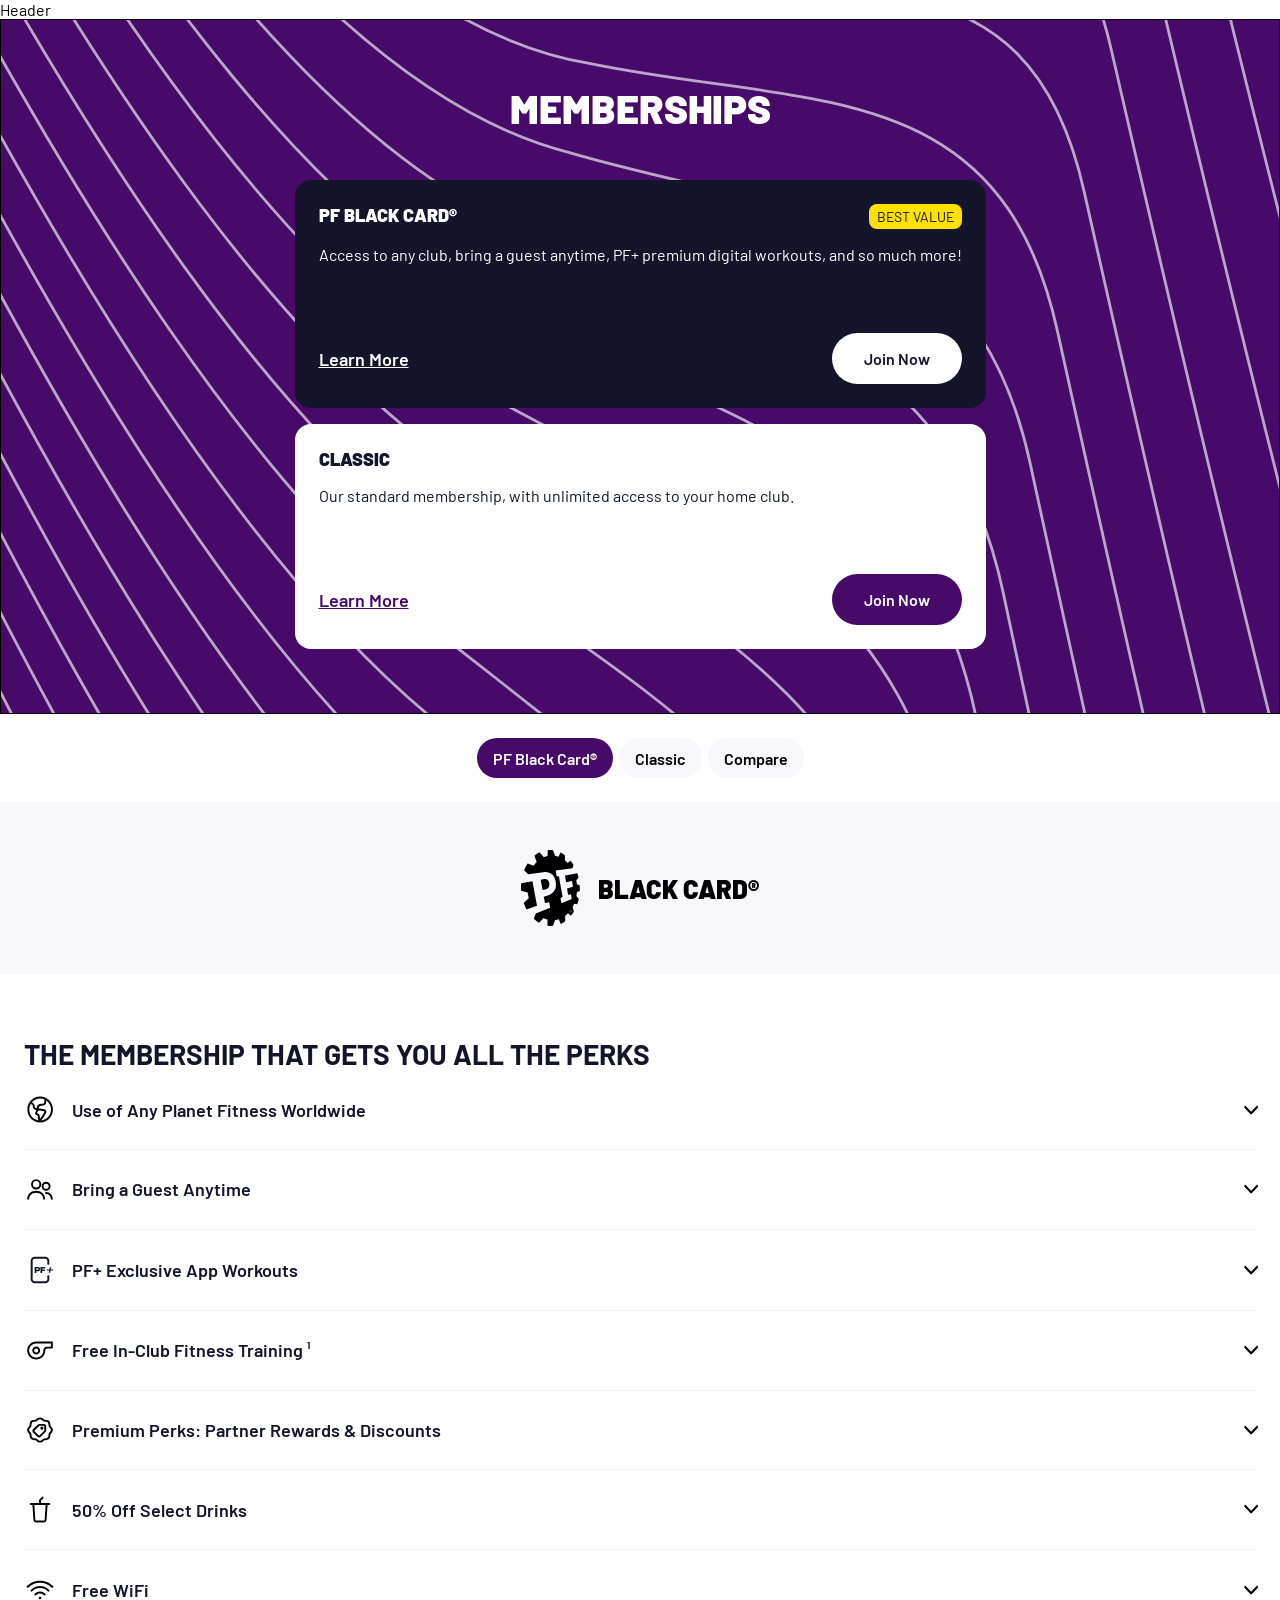
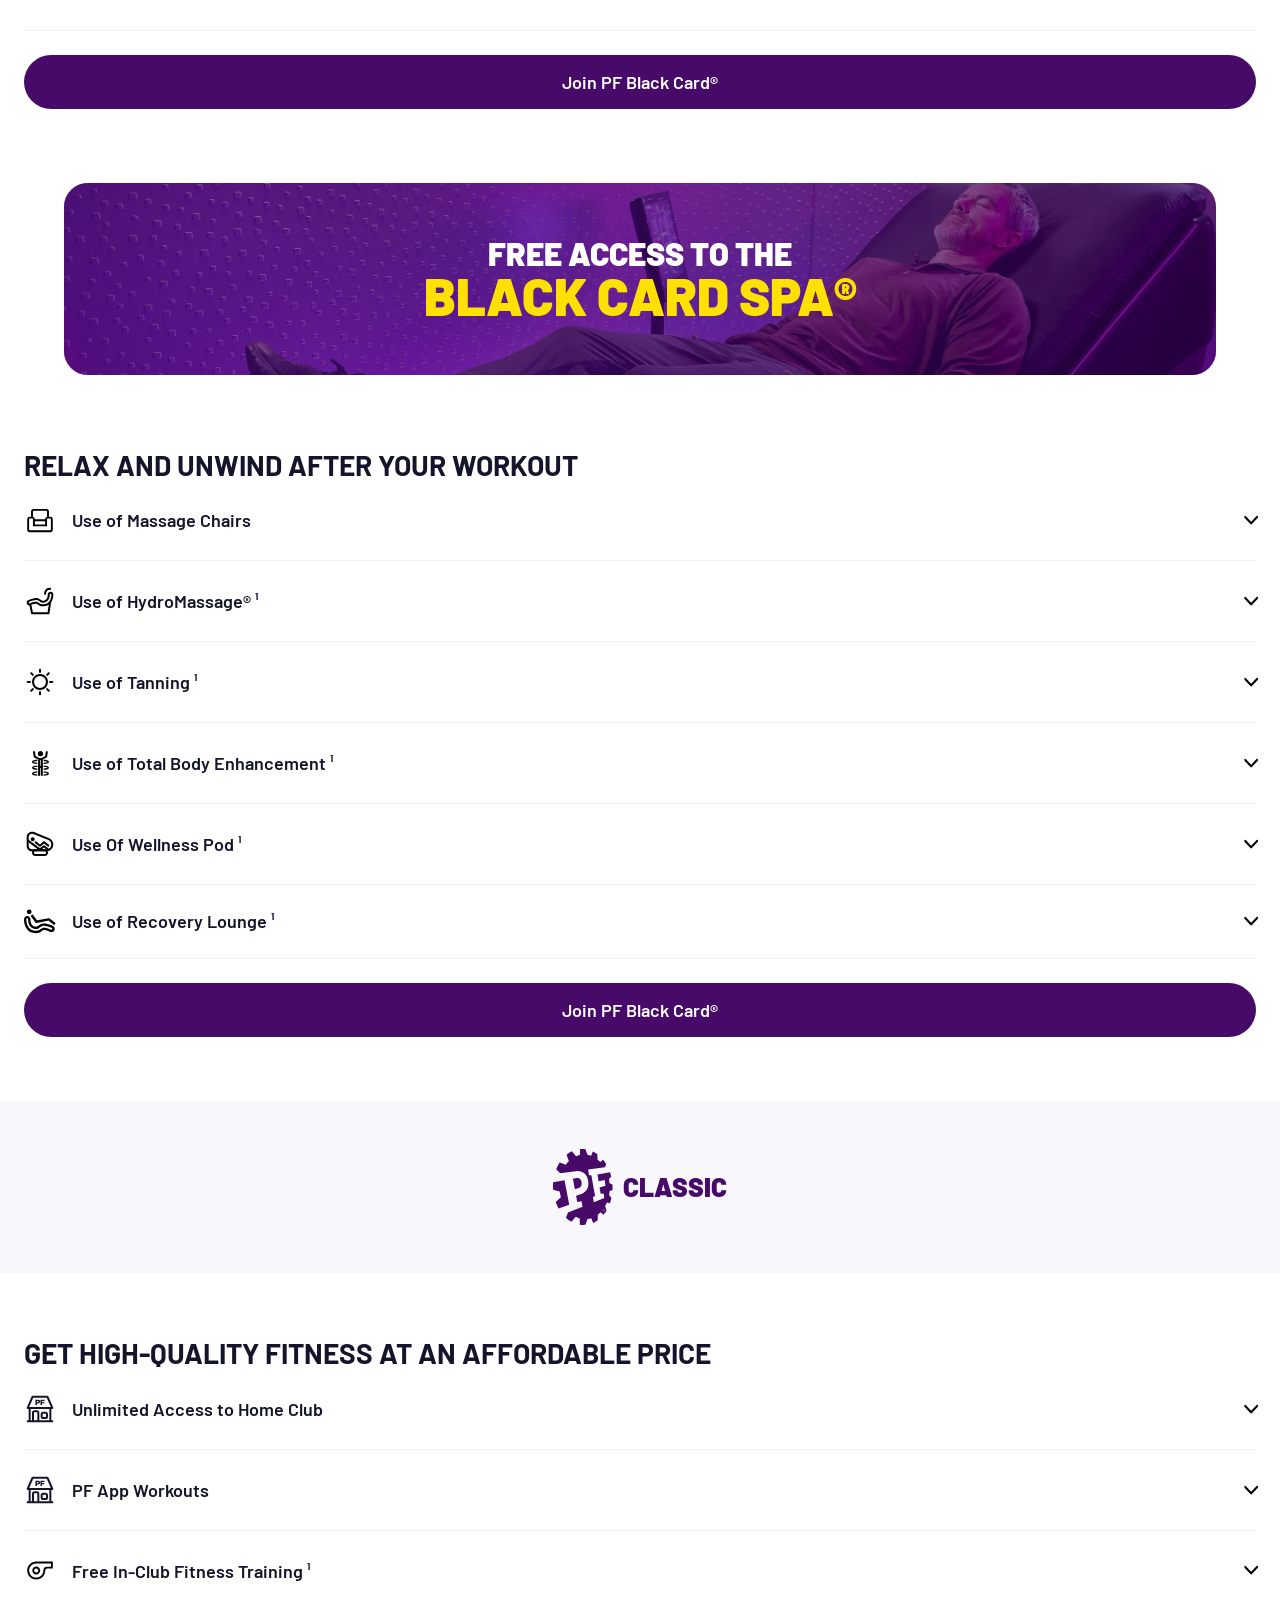
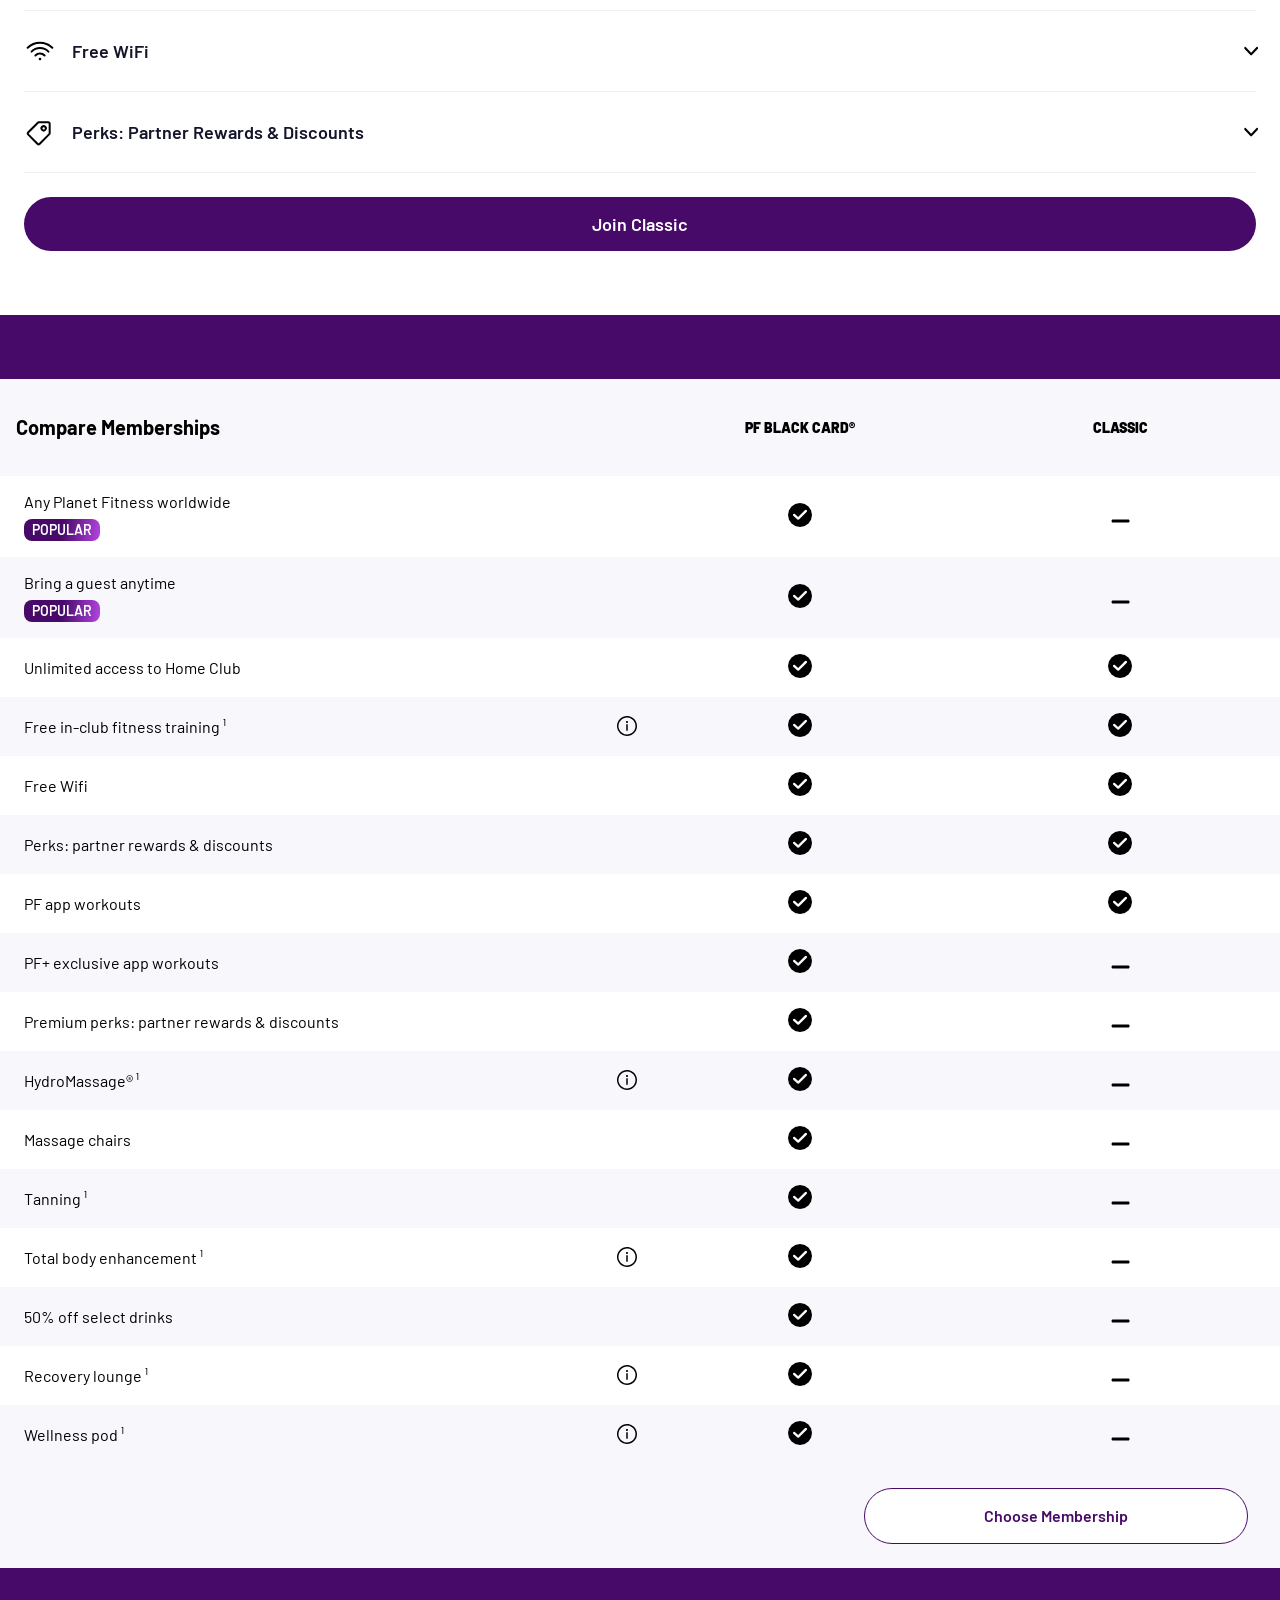
==== pages/gym-memberships.html @ a3ce7b65 "Initial commit - PlanetFitnessClone" ====
<!DOCTYPE html>
<html lang="en">

<head>
    <meta charset="UTF-8">
    <meta name="viewport" content="width=device-width, initial-scale=1.0">
    <title>Gym Memberships</title>
    <link rel="stylesheet" href="../css/gym-memberships.css" />

    <link rel="preconnect" href="https://fonts.googleapis.com">
    <link rel="preconnect" href="https://fonts.gstatic.com" crossorigin>
    <link
        href="https://fonts.googleapis.com/css2?family=Barlow:ital,wght@0,100;0,200;0,300;0,400;0,500;0,600;0,700;0,800;0,900;1,100;1,200;1,300;1,400;1,500;1,600;1,700;1,800;1,900&family=Google+Sans+Flex:opsz,wght@6..144,1..1000&family=Open+Sans:ital,wght@0,300..800;1,300..800&display=swap"
        rel="stylesheet">
</head>

<body>

    <header>
        Header
    </header>

    <!-- Section 2 : Membership option -->
    <section id="section-2">
        <div id="section-2-container">

            <div id="section-2-header">
                Memberships
            </div>

            <div id="section-2-card">

                <div id="section-2-card1"  class="section-2-card-holder">
                    <div id="section-2-card1-container" class="section-2-card-container">
                        <div id="section-2-card1-header" class="section-2-card-header">
                            <p>PF BLACK CARD®</p>
                            <button>BEST VALUE</button>
                        </div>
                        <div id="section-2-card1-description"  class="section-2-card-description">
                            <p>Access to any club, bring a guest anytime, PF+ premium digital workouts, and so much more!</p>
                        </div>
                        <div id="section-2-card1-footer"  class="section-2-card-footer">
                            <p>Learn More</p>
                            <button>Join Now</button>
                        </div>
                    </div>
                </div>

                <div id="section-2-card2" class="section-2-card-holder">
                    <div id="section-2-card2-container"  class="section-2-card-container">
                        <div id="section-2-card2-header" class="section-2-card-header">
                            <p>CLASSIC</p>
                        </div>
                        <div id="section-2-card2-description" class="section-2-card-description">
                            <p>Our standard membership, with unlimited access to your home club.</p>
                        </div>
                        <div id="section-2-card2-footer" class="section-2-card-footer">
                            <p>Learn More</p>
                            <button>Join Now</button>
                        </div>
                    </div>
                </div>
            </div>
        </div>
    </section>


    <!-- Section 3 : Headers -->
    <section id="section-3">
        <button class="section-3-active">PF Black Card®</button>
        <button>Classic</button>
        <button>Compare</button>
    </section>

    <!-- PF Black Section's  -->

    <!-- Section 4 : PF Black Card logo -->
    <section id="section-4">
        <img src="../assets/gym-memberships/section4/Logo-Brand-Black.svg"/>
        <p>BLACK CARD®</p>
    </section>

    <!-- Section 5 :  -->
    <section id="section-5">

        <div id="section-5-container">

            <div id="section-5-left">

                <div id="section-5-left-heading">
                    <h3>The Membership That Gets You All the Perks</h3>
                </div>
                
                <!-- Content -->
                <div id="section-5-left-content">

                    <!-- Dropdown 1 -->
                    <div class="section-5-left-content-card">
                        <div class="section-5-left-content-header-container">
                            <div class="section-5-left-content-header-left">
                                <img src="../assets/gym-memberships/section5/icon-1.svg"/>
                                <p>Use of Any Planet Fitness Worldwide</p>
                            </div>
                            <img src="../assets/gym-memberships/section5/arrow-icon.svg" class="section-5-left-content-header-right"/>
                        </div>
                        <div class="section-5-left-content-content">
                            <!-- Image to display -->
                            <img src="../assets/gym-memberships/section5/1.avif"/>
                            <p>As a PF Black Card® member, you’ll have the ability to use any of our 2,900+ locations.</p>
                        </div>
                    </div>

                    <!-- Dropdown 2 -->
                    <div class="section-5-left-content-card">
                        <div class="section-5-left-content-header-container">
                            <div class="section-5-left-content-header-left">
                                <img src="../assets/gym-memberships/section5/icon-2.svg"/>
                                <p>Bring a Guest Anytime</p>
                            </div>
                            <img src="../assets/gym-memberships/section5/arrow-icon.svg" class="section-5-left-content-header-right"/>
                        </div>
                        <div class="section-5-left-content-content">
                            <!-- Image to display -->
                            <img src="../assets/gym-memberships/section5/2.avif"/>
                            <p>Working out is better with a buddy. PF Black Card® members can bring a guest for free every visit!</p>
                        </div>
                    </div>

                    <!-- Dropdown 3 -->
                    <div class="section-5-left-content-card">
                        <div class="section-5-left-content-header-container">
                            <div class="section-5-left-content-header-left">
                                <img src="../assets/gym-memberships/section5/icon-3.svg"/>
                                <p>PF+ Exclusive App Workouts</p>
                            </div>
                            <img src="../assets/gym-memberships/section5/arrow-icon.svg" class="section-5-left-content-header-right"/>
                        </div>
                        <div class="section-5-left-content-content">
                            <!-- Image to display -->
                            <img src="../assets/gym-memberships/section5/3.avif"/>
                            <p>Unlock exclusive digital workout content, with access to our brand's premium subscription.</p>
                        </div>
                    </div>

                    <!-- Dropdown 4 -->
                    <div class="section-5-left-content-card">
                        <div class="section-5-left-content-header-container">
                            <div class="section-5-left-content-header-left">
                                <img src="../assets/gym-memberships/section5/icon-4.svg"/>
                                <p>Free In-Club Fitness Training ¹</p>
                            </div>
                            <img src="../assets/gym-memberships/section5/arrow-icon.svg" class="section-5-left-content-header-right"/>
                        </div>
                        <div class="section-5-left-content-content">
                            <!-- Image to display -->
                            <img src="../assets/gym-memberships/section5/4.avif"/>
                            <p>With our certified fitness trainers you can take a small group fitness class, learn about our extensive range of cardio and strength machines, or create a customized workout plan. It’s all free!</p>
                        </div>
                    </div>

                    <!-- Dropdown 5 -->
                    <div class="section-5-left-content-card">
                        <div class="section-5-left-content-header-container">
                            <div class="section-5-left-content-header-left">
                                <img src="../assets/gym-memberships/section5/icon-5.svg"/>
                                <p>Premium Perks: Partner Rewards & Discounts</p>
                            </div>
                            <img src="../assets/gym-memberships/section5/arrow-icon.svg" class="section-5-left-content-header-right"/>
                        </div>
                        <div class="section-5-left-content-content">
                            <!-- Image to display -->
                            <img src="../assets/gym-memberships/section5/5.avif"/>
                            <p>Making fitness even more rewarding. PF Black Card® Members get even more exclusive discounts and special offers.</p>
                        </div>
                    </div>


                    <!-- Dropdown 6 -->
                    <div class="section-5-left-content-card">
                        <div class="section-5-left-content-header-container">
                            <div class="section-5-left-content-header-left">
                                <img src="../assets/gym-memberships/section5/icon-6.svg"/>
                                <p>50% Off Select Drinks</p>
                            </div>
                            <img src="../assets/gym-memberships/section5/arrow-icon.svg" class="section-5-left-content-header-right"/>
                        </div>
                        <div class="section-5-left-content-content">
                            <!-- Image to display -->
                            <img src="../assets/gym-memberships/section5/6.avif"/>
                            <p>PF Black Card® members get special pricing that makes it easier to opt for healthy beverages.</p>
                        </div>
                    </div>

                    <!-- Dropdown 7 -->
                    <div class="section-5-left-content-card">
                        <div class="section-5-left-content-header-container">
                            <div class="section-5-left-content-header-left">
                                <img src="../assets/gym-memberships/section5/icon-7.svg"/>
                                <p>Free WiFi</p>
                            </div>
                            <img src="../assets/gym-memberships/section5/arrow-icon.svg" class="section-5-left-content-header-right"/>
                        </div>
                        <div class="section-5-left-content-content">
                            <!-- Image to display -->
                            <img src="../assets/gym-memberships/section5/7.avif"/>
                            <p>Enjoy free WiFi at Planet Fitness. Just ask for the WiFi password at the front desk.</p>
                        </div>
                    </div>

                </div>

                <div id="section-5-left-button">
                    <button>Join PF Black Card®</button>
                </div>
            </div>

            <div id="section-5-right">
                This is right side
            </div>
        </div>
    </section>

    <!-- Section 6 :  -->
    <section id="section-6">
        <div id="section-6-container">
            <img src="../assets/gym-memberships/section6/pf-member-on-massage-chair.svg"/>
            <div id="section-6-gradient"></div>
            <div id="section-6-content">
                <p>FREE ACCESS TO THE</p>
                <p id="section-6-content-highlight">BLACK CARD SPA®</p>
            </div>
        </div>

    </section>


    <!-- Section 7 :  -->
    <section id="section-7">

        <div id="section-7-container">

            <div id="section-7-left">

                <div id="section-7-left-heading">
                    <h3>Relax and Unwind After Your Workout</h3>
                </div>
                
                <!-- Content -->
                <div id="section-7-left-content">

                    <!-- Dropdown 1 -->
                    <div class="section-7-left-content-card">
                        <div class="section-7-left-content-header-container">
                            <div class="section-7-left-content-header-left">
                                <img src="../assets/gym-memberships/section7/icon-1.svg"/>
                                <p>Use of Massage Chairs</p>
                            </div>
                            <img src="../assets/gym-memberships/section7/arrow-icon.svg" class="section-7-left-content-header-right"/>
                        </div>
                        <div class="section-7-left-content-content">
                            <!-- Image to display -->
                            <img src="../assets/gym-memberships/section7/1.avif"/>
                            <p>With a PF Black Card® membership, you can relax and unwind with a massage after your workout (or before – we don’t judge).</p>
                        </div>
                    </div>

                    <!-- Dropdown 2 -->
                    <div class="section-7-left-content-card">
                        <div class="section-7-left-content-header-container">
                            <div class="section-7-left-content-header-left">
                                <img src="../assets/gym-memberships/section7/icon-2.svg"/>
                                <p>Use of HydroMassage® ¹</p>
                            </div>
                            <img src="../assets/gym-memberships/section7/arrow-icon.svg" class="section-7-left-content-header-right"/>
                        </div>
                        <div class="section-7-left-content-content">
                            <!-- Image to display -->
                            <img src="../assets/gym-memberships/section7/2.avif"/>
                            <p>HydroMassage® is an innovative water massage for wellness and muscle recovery. Powerful waves of heated water massage target specific areas for a personalized and relaxing experience.</p>
                        </div>
                    </div>


                    <!-- Dropdown 3 -->
                    <div class="section-7-left-content-card">
                        <div class="section-7-left-content-header-container">
                            <div class="section-7-left-content-header-left">
                                <img src="../assets/gym-memberships/section7/icon-3.svg"/>
                                <p>Use of Tanning ¹</p>
                            </div>
                            <img src="../assets/gym-memberships/section7/arrow-icon.svg" class="section-7-left-content-header-right"/>
                        </div>
                        <div class="section-7-left-content-content">
                            <!-- Image to display -->
                            <img src="../assets/gym-memberships/section7/3.avif"/>
                            <p>An exclusive benefit for PF Black Card® members.</p>
                        </div>
                    </div>

                    <!-- Dropdown 4 -->
                    <div class="section-7-left-content-card">
                        <div class="section-7-left-content-header-container">
                            <div class="section-7-left-content-header-left">
                                <img src="../assets/gym-memberships/section7/icon-4.svg"/>
                                <p>Use of Total Body Enhancement ¹</p>
                            </div>
                            <img src="../assets/gym-memberships/section7/arrow-icon.svg" class="section-7-left-content-header-right"/>
                        </div>
                        <div class="section-7-left-content-content">
                            <!-- Image to display -->
                            <img src="../assets/gym-memberships/section7/4.avif"/>
                            <p>This booth features a UV free application of red light, which pairs with vibra-shape technology.</p>
                        </div>
                    </div>

                    <!-- Dropdown 5 -->
                    <div class="section-7-left-content-card">
                        <div class="section-7-left-content-header-container">
                            <div class="section-7-left-content-header-left">
                                <img src="../assets/gym-memberships/section7/icon-5.svg"/>
                                <p>Use Of Wellness Pod ¹</p>
                            </div>
                            <img src="../assets/gym-memberships/section7/arrow-icon.svg" class="section-7-left-content-header-right"/>
                        </div>
                        <div class="section-7-left-content-content">
                            <!-- Image to display -->
                            <img src="../assets/gym-memberships/section7/5.avif"/>
                            <p>A relaxing and rejuvenating escape awaits in the Wellness Pod! Personalize your session by choosing your visual, audio, temperature and scent preferences.</p>
                        </div>
                    </div>

                    <!-- Dropdown 6 -->
                    <div class="section-7-left-content-card">
                        <div class="section-7-left-content-header-container">
                            <div class="section-7-left-content-header-left">
                                <img src="../assets/gym-memberships/section7/icon-6.svg"/>
                                <p>Use of Recovery Lounge ¹</p>
                            </div>
                            <img src="../assets/gym-memberships/section7/arrow-icon.svg" class="section-7-left-content-header-right"/>
                        </div>
                        <div class="section-7-left-content-content">
                            <!-- Image to display -->
                            <img src="../assets/gym-memberships/section7/6.avif"/>
                            <p>The Recovery Lounge offers targeted cold for soreness and aches, complemented by warmth in other areas for comfort. This balanced approach ensures a holistic and refreshing recovery, ideal post-workout.</p>
                        </div>
                    </div>

                </div>

                <div id="section-7-left-button">
                    <button>Join PF Black Card®</button>
                </div>
            </div>

            <div id="section-7-right">
                This is right side
            </div>
        </div>
    </section>

    <!-- PF Classic Sections -->
    <section id="section-8">
        <img src="../assets/gym-memberships/section8/Logo-Brand.svg"/>
        <p>CLASSIC</p>
    </section>

    <!-- Section 9 : -->
     <section id="section-9">

        <div id="section-9-container">

            <div id="section-9-left">

                <div id="section-9-left-heading">
                    <h3>Get High-Quality Fitness at an Affordable Price</h3>
                </div>
                
                <!-- Content -->
                <div id="section-9-left-content">

                    <!-- Dropdown 1 -->
                    <div class="section-9-left-content-card">
                        <div class="section-9-left-content-header-container">
                            <div class="section-9-left-content-header-left">
                                <img src="../assets/gym-memberships/section9/icon-1.svg"/>
                                <p>Unlimited Access to Home Club</p>
                            </div>
                            <img src="../assets/gym-memberships/section9/arrow-icon.svg" class="section-9-left-content-header-right"/>
                        </div>
                        <div class="section-9-left-content-content">
                            <!-- Image to display -->
                            <img src="../assets/gym-memberships/section9/1.avif"/>
                            <p>Come in anytime, as often as you like.</p>
                        </div>
                    </div>

                    <!-- Dropdown 2 -->
                    <div class="section-9-left-content-card">
                        <div class="section-9-left-content-header-container">
                            <div class="section-9-left-content-header-left">
                                <img src="../assets/gym-memberships/section9/icon-2.svg"/>
                                <p>PF App Workouts</p>
                            </div>
                            <img src="../assets/gym-memberships/section9/arrow-icon.svg" class="section-9-left-content-header-right"/>
                        </div>
                        <div class="section-9-left-content-content">
                            <!-- Image to display -->
                            <img src="../assets/gym-memberships/section9/2.avif"/>
                            <p>Check out the FREE PF App for tons of on-demand workouts for all fitness levels and styles.</p>
                        </div>
                    </div>

                    <!-- Dropdown 3 -->
                    <div class="section-9-left-content-card">
                        <div class="section-9-left-content-header-container">
                            <div class="section-9-left-content-header-left">
                                <img src="../assets/gym-memberships/section9/icon-3.svg"/>
                                <p>Free In-Club Fitness Training ¹</p>
                            </div>
                            <img src="../assets/gym-memberships/section9/arrow-icon.svg" class="section-9-left-content-header-right"/>
                        </div>
                        <div class="section-9-left-content-content">
                            <!-- Image to display -->
                            <img src="../assets/gym-memberships/section9/3.avif"/>
                            <p>With our certified fitness trainers you can take a small group fitness class, learn about our extensive range of cardio and strength machines, or create a customized workout plan. It’s all free!</p>
                        </div>
                    </div>

                    <!-- Dropdown 4 -->
                    <div class="section-9-left-content-card">
                        <div class="section-9-left-content-header-container">
                            <div class="section-9-left-content-header-left">
                                <img src="../assets/gym-memberships/section9/icon-4.svg"/>
                                <p>Free WiFi</p>
                            </div>
                            <img src="../assets/gym-memberships/section9/arrow-icon.svg" class="section-9-left-content-header-right"/>
                        </div>
                        <div class="section-9-left-content-content">
                            <!-- Image to display -->
                            <img src="../assets/gym-memberships/section9/4.avif"/>
                            <p>Enjoy free WiFi at Planet Fitness. Just ask for the WiFi password at the front desk.</p>
                        </div>
                    </div>

                    <!-- Dropdown 5 -->
                    <div class="section-9-left-content-card">
                        <div class="section-9-left-content-header-container">
                            <div class="section-9-left-content-header-left">
                                <img src="../assets/gym-memberships/section9/icon-5.svg"/>
                                <p>Perks: Partner Rewards & Discounts</p>
                            </div>
                            <img src="../assets/gym-memberships/section9/arrow-icon.svg" class="section-9-left-content-header-right"/>
                        </div>
                        <div class="section-9-left-content-content">
                            <!-- Image to display -->
                            <img src="../assets/gym-memberships/section9/5.avif"/>
                            <p>Making fitness even more rewarding. Members get exclusive discounts and special offers.</p>
                        </div>
                    </div>

                    

                </div>

                <div id="section-9-left-button">
                    <button>Join Classic</button>
                </div>
            </div>

            <div id="section-9-right">
                This is right side
            </div>
        </div>
    </section>


    <!-- Section 10 : Comparision -->

    <section id="section-10">
        <div id="section-10-container">
            <table>
                <tr>
                    <th id="table-column1"><p>Compare Memberships</p></th>
                    <th id="table-column2">
                        <div id="table-column2-wrapper">
                            <div>
                                <img src="../assets/gym-memberships/section10/icon-1.svg"/>
                            </div>
                            <p>PF Black Card®</p>
                        </div>
                    </th>
                    <th id="table-column3">
                        <div id="table-column3-wrapper">
                            <div>
                                <img src="../assets/gym-memberships/section10/icon-1.svg"/>
                            </div>
                            <p>Classic</p>
                        </div>
                    </th>
                </tr>

                <tr class="section-10-row">
                    <td class="section-10-col1-row1">
                        <div>
                            <p>Any Planet Fitness worldwide</p>
                            <button>Popular</button>
                        </div>
                    </td>
                    <td class="section-10-col2-row1">
                        <img src="../assets/gym-memberships/section10/checked.png"/>
                    </td>
                    <td class="section-10-col3-row1">
                        <img src="../assets/gym-memberships/section10/dash-icon.svg"/>
                    </td>
                </tr>

                <tr class="section-10-row">
                    <td class="section-10-col1-row1">
                        <div>
                            <p>Bring a guest anytime</p>
                            <button>Popular</button>
                        </div>
                    </td>
                    <td class="section-10-col2-row1">
                        <img src="../assets/gym-memberships/section10/checked.png"/>
                    </td>
                    <td class="section-10-col3-row1">
                        <img src="../assets/gym-memberships/section10/dash-icon.svg"/>
                    </td>
                </tr>

                <tr class="section-10-row">
                    <td class="section-10-col1-row1">
                        <div>
                            <p>Unlimited access to Home Club</p>
                        </div>
                    </td>
                    <td class="section-10-col2-row1">
                        <img src="../assets/gym-memberships/section10/checked.png"/>
                    </td>
                    <td class="section-10-col3-row1 section-10-checked">
                        <img src="../assets/gym-memberships/section10/checked.png"/>
                    </td>
                </tr>

                <tr class="section-10-row">
                    <td class="section-10-col1-row1">
                        <div id="info-icon-div">
                            <p>Free in-club fitness training ¹</p>
                            <img src="../assets/gym-memberships/section10/Info-icon.svg"/>
                        </div>
                    </td>
                    <td class="section-10-col2-row1">
                        <img src="../assets/gym-memberships/section10/checked.png"/>
                    </td>
                    <td class="section-10-col3-row1 section-10-checked">
                        <img src="../assets/gym-memberships/section10/checked.png"/>
                    </td>
                </tr>

                <tr class="section-10-row">
                    <td class="section-10-col1-row1">
                        <div>
                            <p>Free Wifi</p>
                        </div>
                    </td>
                    <td class="section-10-col2-row1">
                        <img src="../assets/gym-memberships/section10/checked.png"/>
                    </td>
                    <td class="section-10-col3-row1 section-10-checked">
                        <img src="../assets/gym-memberships/section10/checked.png"/>
                    </td>
                </tr>


                <tr class="section-10-row">
                    <td class="section-10-col1-row1">
                        <div>
                            <p>Perks: partner rewards & discounts</p>
                        </div>
                    </td>
                    <td class="section-10-col2-row1">
                        <img src="../assets/gym-memberships/section10/checked.png"/>
                    </td>
                    <td class="section-10-col3-row1 section-10-checked">
                        <img src="../assets/gym-memberships/section10/checked.png"/>
                    </td>
                </tr>

                <tr class="section-10-row">
                    <td class="section-10-col1-row1">
                        <div>
                            <p>PF app workouts</p>
                        </div>
                    </td>
                    <td class="section-10-col2-row1">
                        <img src="../assets/gym-memberships/section10/checked.png"/>
                    </td>
                    <td class="section-10-col3-row1 section-10-checked">
                        <img src="../assets/gym-memberships/section10/checked.png"/>
                    </td>
                </tr>

                <tr class="section-10-row">
                    <td class="section-10-col1-row1">
                        <div>
                            <p>PF+ exclusive app workouts</p>
                        </div>
                    </td>
                    <td class="section-10-col2-row1">
                        <img src="../assets/gym-memberships/section10/checked.png"/>
                    </td>
                    <td class="section-10-col3-row1">
                        <img src="../assets/gym-memberships/section10/dash-icon.svg"/>
                    </td>
                </tr>

                <tr class="section-10-row">
                    <td class="section-10-col1-row1">
                        <div>
                            <p>Premium perks: partner rewards & discounts </p>
                        </div>
                    </td>
                    <td class="section-10-col2-row1">
                        <img src="../assets/gym-memberships/section10/checked.png"/>
                    </td>
                    <td class="section-10-col3-row1">
                        <img src="../assets/gym-memberships/section10/dash-icon.svg"/>
                    </td>
                </tr>

                <tr class="section-10-row">
                    <td class="section-10-col1-row1">
                        <div id="info-icon-div">
                            <p>HydroMassage® ¹</p>
                            <img src="../assets/gym-memberships/section10/Info-icon.svg"/>
                        </div>
                    </td>
                    <td class="section-10-col2-row1">
                        <img src="../assets/gym-memberships/section10/checked.png"/>
                    </td>
                    <td class="section-10-col3-row1">
                        <img src="../assets/gym-memberships/section10/dash-icon.svg"/>
                    </td>
                </tr>

                <tr class="section-10-row">
                    <td class="section-10-col1-row1">
                        <div>
                            <p>Massage chairs</p>
                        </div>
                    </td>
                    <td class="section-10-col2-row1">
                        <img src="../assets/gym-memberships/section10/checked.png"/>
                    </td>
                    <td class="section-10-col3-row1">
                        <img src="../assets/gym-memberships/section10/dash-icon.svg"/>
                    </td>
                </tr>

                <tr class="section-10-row">
                    <td class="section-10-col1-row1">
                        <div>
                            <p>Tanning ¹</p>
                        </div>
                    </td>
                    <td class="section-10-col2-row1">
                        <img src="../assets/gym-memberships/section10/checked.png"/>
                    </td>
                    <td class="section-10-col3-row1">
                        <img src="../assets/gym-memberships/section10/dash-icon.svg"/>
                    </td>
                </tr>

                <tr class="section-10-row">
                    <td class="section-10-col1-row1">
                        <div id="info-icon-div">
                            <p>Total body enhancement ¹</p>
                            <img src="../assets/gym-memberships/section10/Info-icon.svg"/>
                        </div>
                    </td>
                    <td class="section-10-col2-row1">
                        <img src="../assets/gym-memberships/section10/checked.png"/>
                    </td>
                    <td class="section-10-col3-row1">
                        <img src="../assets/gym-memberships/section10/dash-icon.svg"/>
                    </td>
                </tr>

                <tr class="section-10-row">
                    <td class="section-10-col1-row1">
                        <div>
                            <p>50% off select drinks</p>
                        </div>
                    </td>
                    <td class="section-10-col2-row1">
                        <img src="../assets/gym-memberships/section10/checked.png"/>
                    </td>
                    <td class="section-10-col3-row1">
                        <img src="../assets/gym-memberships/section10/dash-icon.svg"/>
                    </td>
                </tr>

                <tr class="section-10-row">
                    <td class="section-10-col1-row1">
                        <div id="info-icon-div">
                            <p>Recovery lounge ¹</p>
                            <img src="../assets/gym-memberships/section10/Info-icon.svg"/>
                        </div>
                    </td>
                    <td class="section-10-col2-row1">
                        <img src="../assets/gym-memberships/section10/checked.png"/>
                    </td>
                    <td class="section-10-col3-row1">
                        <img src="../assets/gym-memberships/section10/dash-icon.svg"/>
                    </td>
                </tr>

                <tr class="section-10-row">
                    <td class="section-10-col1-row1">
                        <div id="info-icon-div">
                            <p>Wellness pod ¹</p>
                            <img src="../assets/gym-memberships/section10/Info-icon.svg"/>
                        </div>
                    </td>
                    <td class="section-10-col2-row1">
                        <img src="../assets/gym-memberships/section10/checked.png"/>
                    </td>
                    <td class="section-10-col3-row1">
                        <img src="../assets/gym-memberships/section10/dash-icon.svg"/>
                    </td>
                </tr>




            </table>

            <div id="section-10-footer-button">
                <button>Choose Membership</button>
            </div>
        </div>
    </section>

    <!-- Section 11 : Find a club near  -->
    <section>
        
    </section>

</body>

</html>
---- css/gym-memberships.css ----
*{
    padding : 0px;
    margin : 0px;
    box-sizing: border-box;
    font-family: "Barlow", sans-serif;
}


#section-2{
    border : 1px solid black;
    background-image: url(../assets/gym-memberships/section2/home-section-bg-mobile.svg);
    background-repeat: no-repeat;
    background-size: cover;
    background-position: center;
    background-color: #470a68;
    /* height: 100px; */
    color : white;
    display : flex;
    justify-content: center;
    align-items: center;
}

#section-2-container{
    /* width : 90%; */
    margin : 64px 24px;
    /* border : 1px solid bisque; */
    display: flex;
    flex-direction: column;
    align-items: center;
    gap : 3rem;
}

#section-2-header{
    width: 100%;
    font-size: 40px;
    font-weight: 900;
    /* border : 1px solid red; */
    text-align: center;
    text-transform: uppercase;
}

#section-2-card{
    /* border : 1px solid pink; */
    width : 100%;
    display: flex;
    flex-direction: column;
    align-items: center;
    justify-content: center;
    gap : 1rem;
}

.section-2-card-holder{
    /* border : 1px solid rgb(133, 164, 161); */
    display: flex;
    justify-content: center;
    background-color: #14142b;
    border-radius: 1rem;
}


.section-2-card-container{
    /* border : 1px solid red; */
    width : 100%;
    margin : 24px;
    display: flex;
    flex-direction: column;
    justify-content: center;
    align-items: center;
    gap : 16px;
}

.section-2-card-header{
    /* border : 1px solid burlywood; */
    display: flex;
    justify-content: space-between;
    width : 100%;
}

.section-2-card-header>p{
    font-size: 1.125rem;
    font-weight: 900;
}

#section-2-card1-header>button{
    background-color: #ffe003;
    border : none;
    color: #14142b;
    font-size: 14px;
    padding: 0.25rem 0.5rem;
    border-radius: 0.5rem;
}

.section-2-card-description{
    /* border : 1px solid gold; */
    width : 100%;
}

.section-2-card-description>p{
    line-height: 1.25rem;
    min-height: calc(1.5em * 3);
}

.section-2-card-footer{
    /* border : 1px solid palevioletred; */
    width: 100%;
    display: flex;
    justify-content: space-between;
    align-items: center;
}

.section-2-card-footer>p{
    font-size: 1.125rem;
    font-weight: 600;
    text-decoration: underline;
}

#section-2-card1-footer>button{
    background-color: white;
    border: none;
    font-weight: 600;
    color: #14142b;
    padding: 1rem 2rem;
    border-radius : 100px;
    font-size: 1rem;
}

#section-2-card2{
    /* border : 1px solid lawngreen; */
    background-color: #FFFFFF;
    color: #14142b;
    width : 100%;
}

#section-2-card2-footer > p{
    color : #470a68;
}

#section-2-card2-footer > button{
    background-color: #470a68;
    border: none;
    font-weight: 600;
    color: #FFFFFF;
    padding: 1rem 2rem;
    border-radius : 100px;
    font-size: 1rem;
}



#section-3{
    /* border : 1px solid red; */
    display: flex;
    justify-content: center;
    align-items: center;
    gap :6px;
    min-width: fit-content;
    padding : 24px 0px;
    overflow-x: auto;
    position: sticky;
    top : 0;
    left : 0;
    background-color: #FFFFFF;
    z-index: 100;
}

#section-3>button{
    border : none;
    padding : 0.5rem 1rem;
    background-color: #f7f7fc;
    border-radius: 100px;
    font-weight: 600;
    font-size: 16px;
    min-width: fit-content;
    height: 40px;
}

#section-3>button.section-3-active{
    background-color: #470a68;
    color : #FFFFFF;
}

#section-4{
    /* border : 1px solid pink; */
    background-color: #f7f7fc;
    display: flex;
    justify-content: center;
    align-items: center;
    gap : 18px;
    padding : 3rem 0rem;
}

#section-4>img{
    width : 59px;
}

#section-4>p{
    font-size: 1.6rem;
    font-weight: 900;
}


#section-5{
    /* border : 1px solid red; */
    padding : 64px 24px;
    color : #14142b;
}

#section-5-container{
    /* border:1px solid green; */
    display: flex;
    justify-content: center;
    align-items: center;
}

#section-5-right{
    display: none;
}

#section-5-left{
    display: flex;
    flex-direction: column;
    width : 100%;
    justify-content: center;
    align-items: center;
}

#section-5-left-heading{
    font-size: 1.5rem;
    font-weight: 900;
    text-transform: uppercase;
    text-align: left;
    /* border : 1px solid red; */
    width : 100%;
    line-height: 2rem;
    /* letter-spacing: 1px; */
}

#section-5-left-content{
    /* border : 1px solid blue; */
    width : 100%;
}

.section-5-left-content-card{
    display: flex;
    flex-direction: column;
    border-bottom: 1.5px solid rgb(238, 242, 241);
    gap : 16px;
}

.section-5-left-content-header-container{
    /* border: 1px solid green; */
    width : 100%;
    display: flex;
    justify-content: space-between;
    align-items: center;
    padding : 24px 0px;
}

.section-5-left-content-header-left{
    /* border: 1px solid black; */
    display: flex;
    justify-content: center;
    align-items: center;
    gap : 16px;
}

.section-5-left-content-header-left>img{
    width : 32px;
}

.section-5-left-content-header-left>p{
    font-size: 18px;
    font-weight: 600;
}

.section-5-left-content-header-right{
    width : 10px;
    transform: rotate(90deg);
}

.section-5-left-content-content{
    display: flex;
    flex-direction: column;
    /* border : 1px solid blueviolet; */
    justify-content: center;
    align-items: center;
    gap : 32px;
    display: none;
}

.section-5-left-content-content>img{
    object-fit: cover;
    border-radius: 3rem;
    aspect-ratio: 1;
    max-width: 448px;
    width : 100%;
}

.section-5-left-content-content>p{
    width : 100%;
    font-size: 18px;
    margin-bottom: 40px;
}

.show{
    display: flex;
}

#section-5-left-button{
    /* border : 1px solid red; */
    width : 100%;
    margin-top: 1.5rem;
}

#section-5-left-button>button{
    width : 100%;
    color : #FFFFFF;
    background-color: #470a68;
    border: none;
    font-size: 1.125rem;
    padding: 1rem 2rem;
    border-radius: 100px;
    font-weight: 600;
}


#section-6{
    /* border : 1px solid red; */
    display: flex;
    justify-content: center;
    align-items: center;
}

#section-6-container{
    width : 90%;
    /* border : 1px solid blue; */
    position: relative;
    height : 12rem;
    border-radius: 1.5rem;
    overflow: hidden;
    margin: 10px 0px;
}

#section-6-container>img{
    width : 100%;
    height: 100%;
    object-fit: cover;
    position: absolute;
    object-position: 80% top;
    max-width: 100%;
    /* transform: translateX(-50%); */
    /* display: block; */
    z-index: -2;
    
}

#section-6-gradient{
    position: absolute;
    /* background-color: #470a68; */
    background-image: radial-gradient(63.75% 59.37% at 100% 0, #ffe60052 0%, #ffe60000 0% 0%), radial-gradient(76.32% 76.32% at 95.23% 6.02%, #3e2684 0%, #3e26843d 0%, #3e268400 0%), linear-gradient(72deg, #b900ab -10%, #63c0 2.61%), radial-gradient(45.63% 45.63% at 35.11% -11.02%, #8845c8 0%, #8845c800 0%), linear-gradient(313deg, #340059 .93%, #561496 125.68%);;
    z-index: -1;
    height: 100%;
    width: 100%;
    inset: 0;
    opacity: 0.64;
}


#section-6-content{
    font-size: 32px;
    color: #FFFFFF;
    font-weight: 900;
    line-height: 2rem;
    display: flex;
    flex-direction: column;
    justify-content: center;
    align-items: center;
    height: 100%;
    text-align: center;
    /* z-index : 3; */
}

#section-6-content-highlight{
    color : #ffe003;
    font-size: 3.25rem;
    font-weight: 900;
    line-height: 3.25rem;
}



/* Section 7 :  */

#section-7{
    /* border : 1px solid red; */
    padding : 64px 24px;
    color : #14142b;
}

#section-7-container{
    /* border:1px solid green; */
    display: flex;
    justify-content: center;
    align-items: center;
}

#section-7-right{
    display: none;
}

#section-7-left{
    display: flex;
    flex-direction: column;
    width : 100%;
    justify-content: center;
    align-items: center;
}

#section-7-left-heading{
    font-size: 1.5rem;
    font-weight: 900;
    text-transform: uppercase;
    text-align: left;
    /* border : 1px solid red; */
    width : 100%;
    line-height: 2rem;
    /* letter-spacing: 1px; */
}

#section-7-left-content{
    /* border : 1px solid blue; */
    width : 100%;
}

.section-7-left-content-card{
    display: flex;
    flex-direction: column;
    border-bottom: 1.5px solid rgb(238, 242, 241);
    gap : 16px;
}

.section-7-left-content-header-container{
    /* border: 1px solid green; */
    width : 100%;
    display: flex;
    justify-content: space-between;
    align-items: center;
    padding : 24px 0px;
}

.section-7-left-content-header-left{
    /* border: 1px solid black; */
    display: flex;
    justify-content: center;
    align-items: center;
    gap : 16px;
}

.section-7-left-content-header-left>img{
    width : 32px;
}

.section-7-left-content-header-left>p{
    font-size: 18px;
    font-weight: 600;
}

.section-7-left-content-header-right{
    width : 10px;
    transform: rotate(90deg);
}

.section-7-left-content-content{
    /* display: flex; */
    flex-direction: column;
    /* border : 1px solid blueviolet; */
    justify-content: center;
    align-items: center;
    gap : 32px;
    display: none;
}

.section-7-left-content-content>img{
    object-fit: cover;
    border-radius: 3rem;
    aspect-ratio: 1;
    max-width: 448px;
    width : 100%;
}

.section-7-left-content-content>p{
    width : 100%;
    font-size: 18px;
    margin-bottom: 40px;
}

#section-7-left-button{
    /* border : 1px solid red; */
    width : 100%;
    margin-top: 1.5rem;
}

#section-7-left-button>button{
    width : 100%;
    color : #FFFFFF;
    background-color: #470a68;
    border: none;
    font-size: 1.125rem;
    padding: 1rem 2rem;
    border-radius: 100px;
    font-weight: 600;
}


/* Section-8 */
#section-8{
    background-color: #f7f7fc;
    display: flex;
    justify-content: center;
    align-items: center;
    gap : 10px;
    height: 10.75rem;
}

#section-8>img{
    height: 4.7725rem;
}

#section-8>p{
    font-size: 1.635rem;
    font-weight: 900;
    color: #470a68;
    line-height: 1.635rem;
}

/* Section - 9 */

#section-9{
    /* border : 1px solid red; */
    padding : 64px 24px;
    color : #14142b;
}

#section-9-container{
    /* border:1px solid green; */
    display: flex;
    justify-content: center;
    align-items: center;
}

#section-9-right{
    display: none;
}

#section-9-left{
    display: flex;
    flex-direction: column;
    width : 100%;
    justify-content: center;
    align-items: center;
}

#section-9-left-heading{
    font-size: 1.5rem;
    font-weight: 900;
    text-transform: uppercase;
    text-align: left;
    /* border : 1px solid red; */
    width : 100%;
    line-height: 2rem;
    /* letter-spacing: 1px; */
}

#section-9-left-content{
    /* border : 1px solid blue; */
    width : 100%;
}

.section-9-left-content-card{
    display: flex;
    flex-direction: column;
    border-bottom: 1.5px solid rgb(238, 242, 241);
    gap : 16px;
}

.section-9-left-content-header-container{
    /* border: 1px solid green; */
    width : 100%;
    display: flex;
    justify-content: space-between;
    align-items: center;
    padding : 24px 0px;
}

.section-9-left-content-header-left{
    /* border: 1px solid black; */
    display: flex;
    justify-content: center;
    align-items: center;
    gap : 16px;
}

.section-9-left-content-header-left>img{
    width : 32px;
}

.section-9-left-content-header-left>p{
    font-size: 18px;
    font-weight: 600;
}

.section-9-left-content-header-right{
    width : 10px;
    transform: rotate(90deg);
}

.section-9-left-content-content{
    /* display: flex; */
    flex-direction: column;
    /* border : 1px solid blueviolet; */
    justify-content: center;
    align-items: center;
    gap : 32px;
    display: none;
}

.section-9-left-content-content>img{
    object-fit: cover;
    border-radius: 3rem;
    aspect-ratio: 1;
    max-width: 448px;
    width : 100%;
}

.section-9-left-content-content>p{
    width : 100%;
    font-size: 18px;
    margin-bottom: 40px;
}

#section-9-left-button{
    /* border : 1px solid red; */
    width : 100%;
    margin-top: 1.5rem;
}

#section-9-left-button>button{
    width : 100%;
    color : #FFFFFF;
    background-color: #470a68;
    border: none;
    font-size: 1.125rem;
    padding: 1rem 2rem;
    border-radius: 100px;
    font-weight: 600;
}



/* Section : 10 */

#section-10{
    /* border : 1px solid red; */
    background-color: #470a68;
    display: flex;
    justify-content: center;
    align-items: center;
}

#section-10-container{
    /* border : 1px solid blue; */
    width : 100%;
    background-color: #FFFFFF;
    margin : 64px 0px;
}

table{
    width : 100%;
    border: none;
    border-spacing: 0;
}


#table-column1{
    width : 50%;
    text-align: left;
    padding : 1px 1px 1px 16px;
    /* border: 1px solid green; */
}

#table-column1>p{
    font-size: 1.25rem;
    font-weight: 700;
    line-height: 1.25rem;
}


#table-column2, #table-column3{
    width : 25%;
    /* border : 1px solid purple; */
}

#table-column2-wrapper, #table-column3-wrapper{
    display: flex;
    flex-direction: column;
    justify-content: center;
    align-items: center;
    margin : 40px 0px;
}

#table-column2-wrapper>div, #table-column3-wrapper>div{
    /* flex-shrink: 1; */
    border: 1px solid darkcyan;
    width : 100%;
    display: none;
}

#table-column2-wrapper>p , #table-column3-wrapper>p{
    /* border: 1px solid black; */
    width: 100%;
    font-size: 14px;
    text-align: center;
    text-transform: uppercase;
    font-weight: 900;
}

.section-10-col1-row1{
    /* border : 1px solid red; */
    padding : 16px 1px 16px 24px;
}

.section-10-col1-row1>div{
    display: flex;
    flex-direction: column;
    justify-content: center;
    align-items: flex-start;
    gap : 0.5rem;
}

.section-10-col1-row1>div>button{
    text-transform: uppercase;
    line-height: 1rem;
    font-weight: 600;
    color: #FFFFFF;
    background-image: linear-gradient(97deg,  #470a68 49.63%,  #ad43db 97.61%);
    border-radius: 0.5rem;
    border : none;
    padding : 3px 0.5rem;
    font-size: 0.875rem;
}

.section-10-col2-row1{
    text-align: center;
    padding: 16px 1px;
}

.section-10-col3-row1{
    text-align: center;
    padding: 16px 1px;
}

.section-10-col3-row1>img{
    width : 20px;
}

.section-10-checked>img{
    width : 24px;
}

#info-icon-div{
    display: flex;
    flex-direction: row;
    justify-content: space-between;
    align-items: center;
    /* border: 1px solid blue; */
    gap : 0.625rem;
}

#info-icon-div>img{
    width : 24px;
}

th{
    background-color: #f7f7fc;
}

tr:nth-child(odd) {
    background-color: #f7f7fc;
    /* border: 1px solid #f7f7fc; */
}


#section-10-footer-button{
    padding : 24px 32px;
    text-align: right;
    background-color: #f7f7fc;
}

#section-10-footer-button>button{
    max-width: 24rem;
    width : 100%;
    padding : 0px 1.5rem;
    color : #470a68;
    border: 1.5px solid #470a68;
    background-color: #FFFFFF;
    font-weight: 600;
    height: 3.5rem;
    border-radius: 100px;
    font-size: 1rem;
}
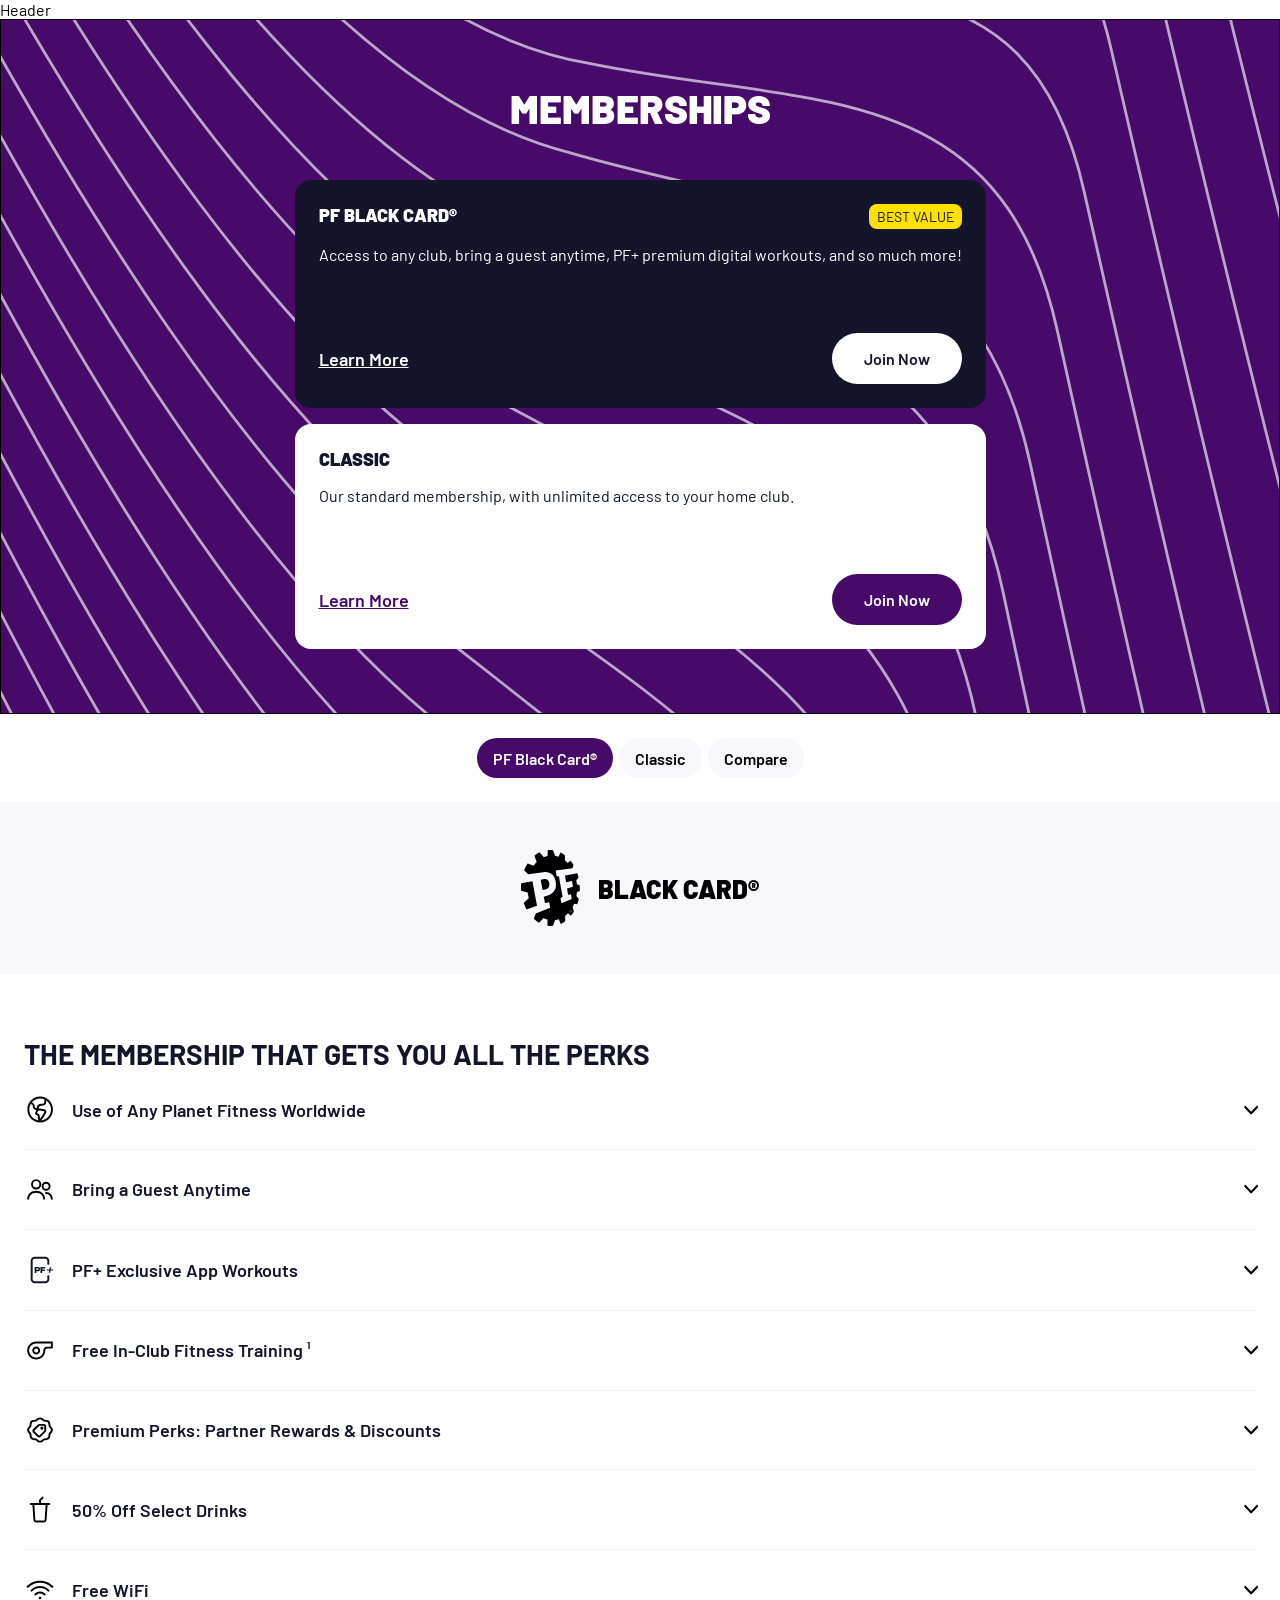
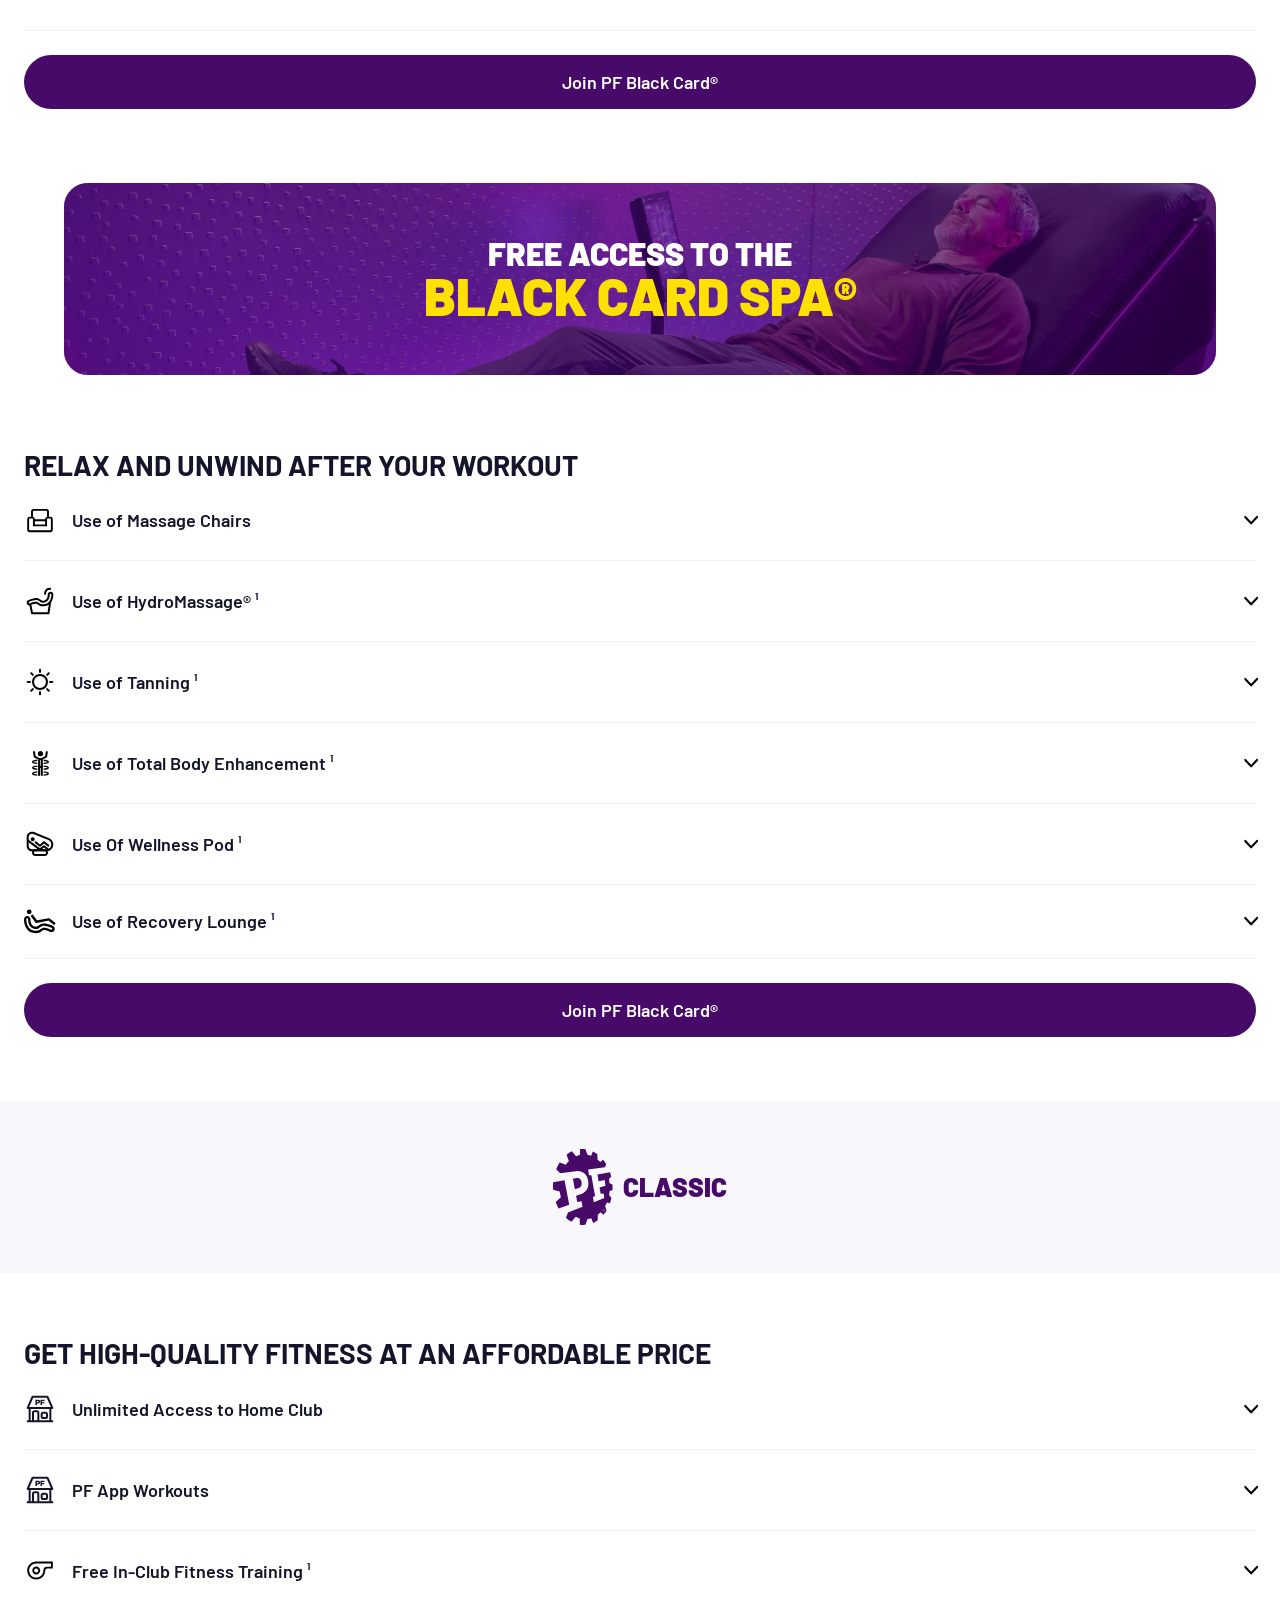
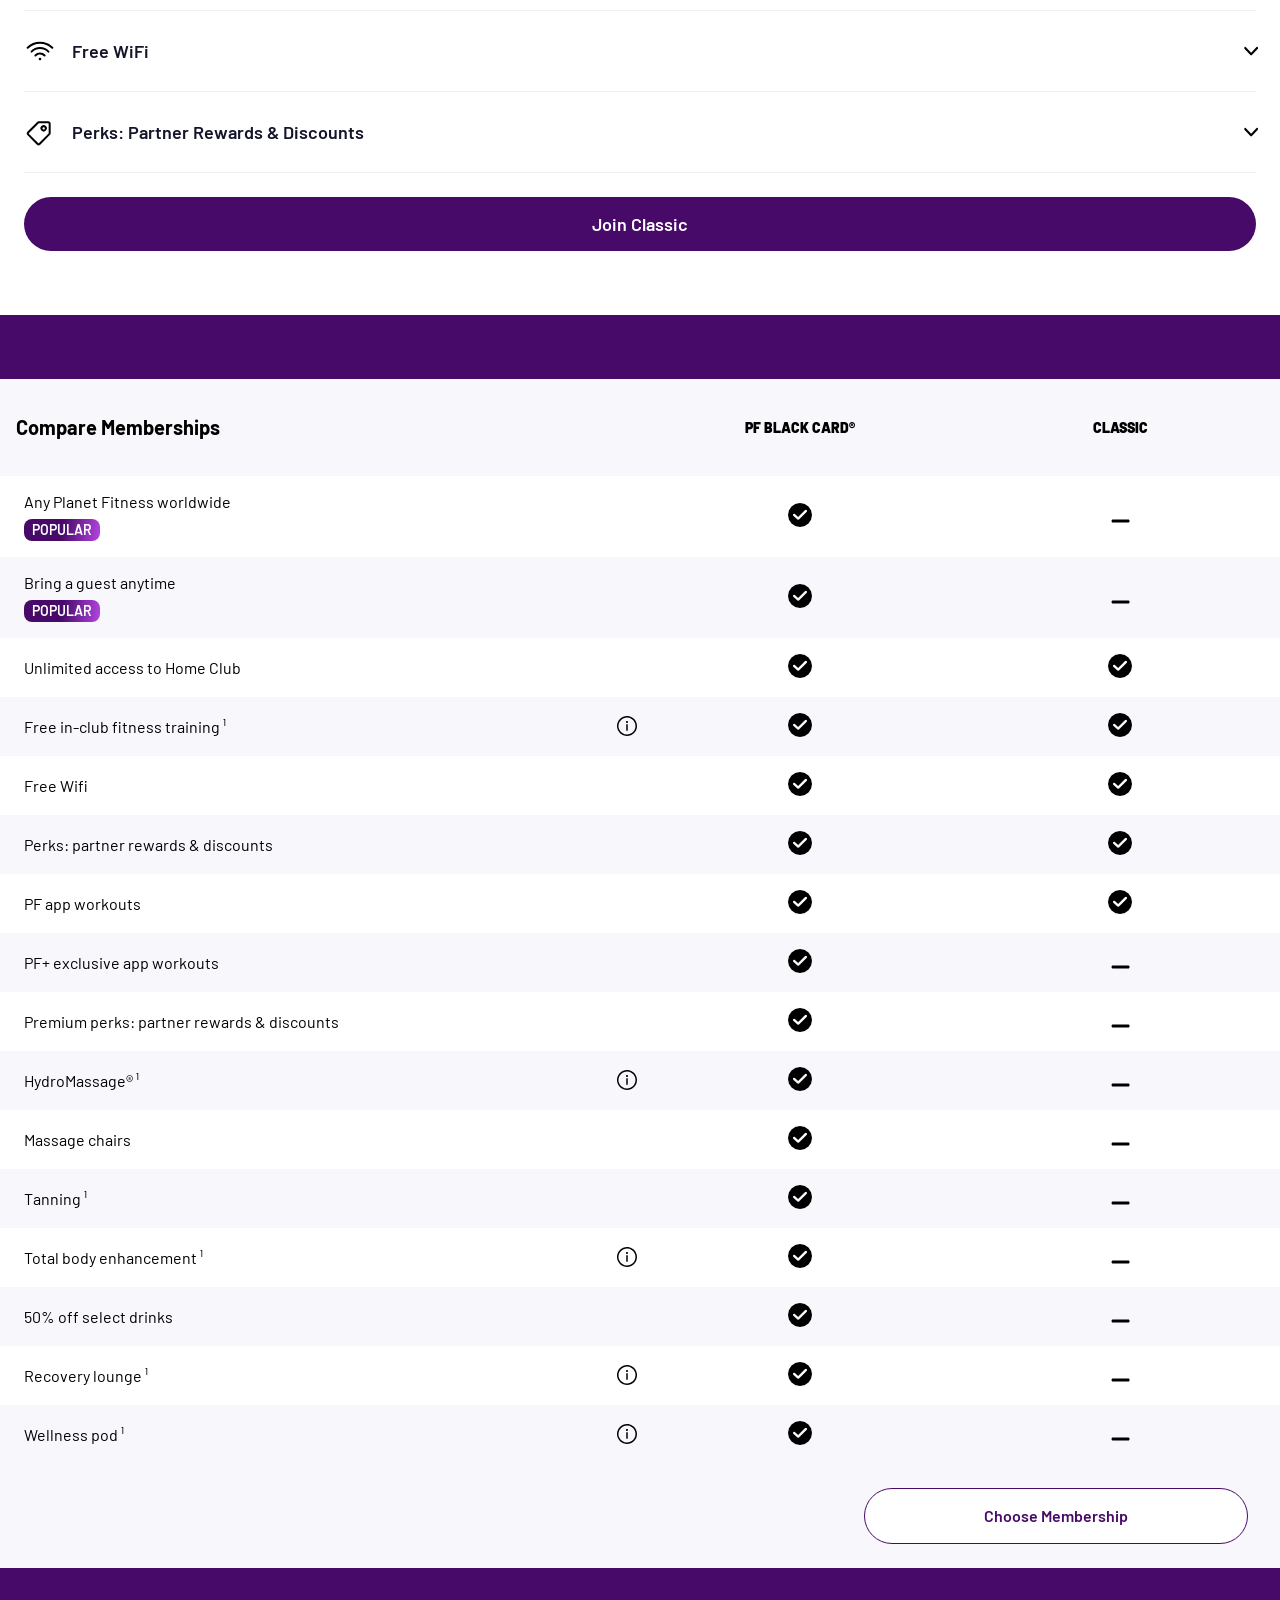
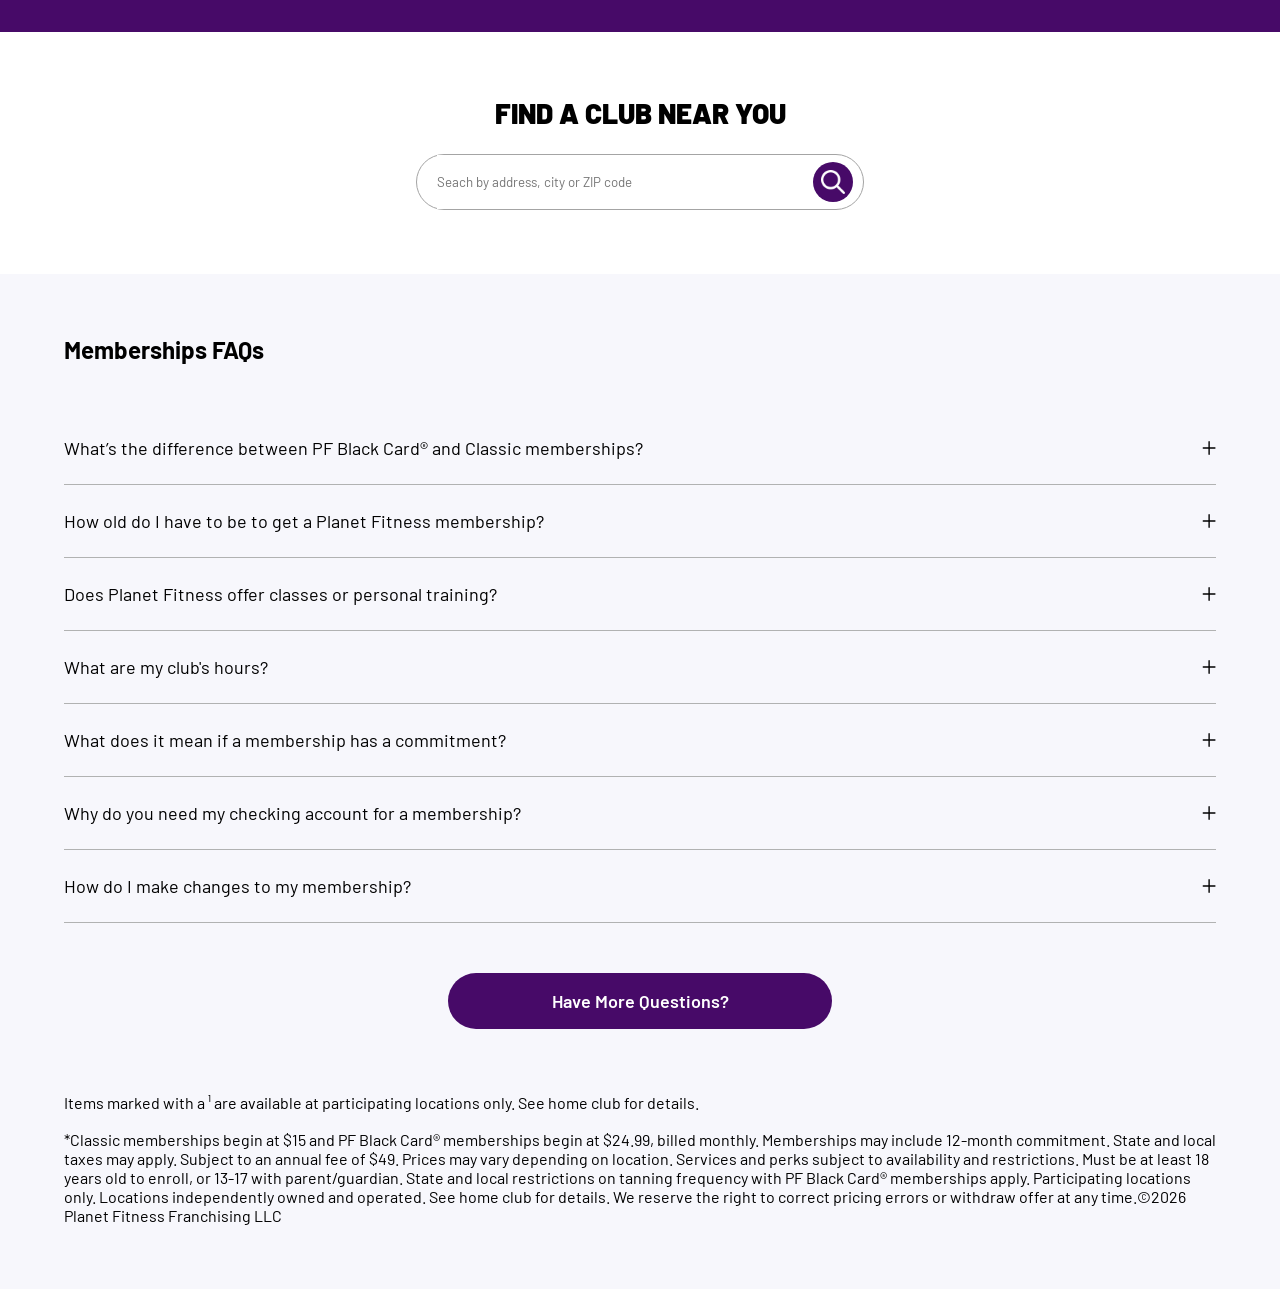
==== commit acdfca5b: "Made few pages of frontend" ====
--- a/pages/gym-memberships.html
+++ b/pages/gym-memberships.html
@@ -743,10 +743,130 @@
     </section>
 
     <!-- Section 11 : Find a club near  -->
-    <section>
+    <section id="section-11">
+        <div id="find-club-container">
+            <p>Find a Club near you</p>
+            <div id="find-club-search-div">
+                <input type="text" placeholder="Seach by address, city or ZIP code"/>
+                <div id="find-club-search-icon-div">
+                    <img src="../assets/gym-memberships/section11/search.png"/>
+                </div>
+            </div>
+        </div>
+    </section>
+
+    <section id="section-12">
+        <div id="section-12-container">
+
+            <p>Memberships FAQs</p>
+            <div id="membership-faq-container">
+                <!-- Question 1 -->
+                <div class="membership-faq-number">
+                    <div class="membership-faq-header">
+                        <p>What’s the difference between PF Black Card® and Classic memberships?</p>
+                        <img src="../assets/gym-memberships/section12/Add-icon.svg"/>
+                    </div>
+                    <div class="membership-faq-number-answer">
+                        <p>
+                            Planet Fitness offers two membership options: PF Black Card® and Classic. With a PF Black Card®, you will have access to all Planet Fitness clubs worldwide, while the Classic membership gives you access to your home club location. Additionally, as a PF Black Card® member you will have access to several amenities that are not available to Classic members such as the option to bring a guest anytime, access to the PF Black Card® Spa, and other exclusive PF Black Card® perks.
+                        </p>
+                    </div>
+                </div>
+
+                <!-- Question 2 -->
+                <div class="membership-faq-number">
+                    <div class="membership-faq-header">
+                        <p>How old do I have to be to get a Planet Fitness membership? </p>
+                        <img src="../assets/gym-memberships/section12/Add-icon.svg"/>
+                    </div>
+                    <div class="membership-faq-number-answer">
+                        <p>
+                            You can join PF if you are 13 years or older with a parent/legal guardian's permission. Members aged 13 must be accompanied by a parent or guardian when they work out. Many clubs also require that members aged 14 must be accompanied by a parent/guardian at all times. Members who are 15-17 years old (15-18 in regions where 19 is the age of majority) must have a signed waiver from a parent or guardian. For further questions or clarifications regarding age policy, reach out to your <span class="section-11-highlight">local club</span> for more details.
+                        </p>
+                    </div>
+                </div>
+
+                <!-- Question 3 -->
+                <div class="membership-faq-number">
+                    <div class="membership-faq-header">
+                        <p>Does Planet Fitness offer classes or personal training?</p>
+                        <img src="../assets/gym-memberships/section12/Add-icon.svg"/>
+                    </div>
+                    <div class="membership-faq-number-answer">
+                        <p>Yes. We offer free fitness training in small group formats that are first come, first serve. Fitness classes are led by certified fitness trainers and are available to all Planet Fitness members. All trainers must be employed by the club franchise location. Outside trainers are not allowed. Please see your home club for details. </p>
+                        <br>
+                        <p>
+                            Additionally, our PF App is equipped with tons of helpful routines from beginner-level workouts to advanced fitness training. Simply select "Workouts" at the bottom of the home tab to access dozens of training videos. Also, each of our machines is equipped with a unique QR code. Simply scan the QR scanner located at the top right corner of the Tutorials section of the PF App. You will immediately receive instruction on how to use the equipment!
+                        </p>
+                    </div>
+                </div>
+
+                <!-- Question 4 -->
+                <div class="membership-faq-number">
+                    <div class="membership-faq-header">
+                        <p>What are my club's hours?</p>
+                        <img src="../assets/gym-memberships/section12/Add-icon.svg"/>
+                    </div>
+                    <div class="membership-faq-number-answer">
+                        <p>Please visit <span class="section-11-highlight">Gyms Near me</span> and click on "Club Details" to get more information on specific club details including club hours, class schedules, and more.
+                        </p>
+                    </div>
+                </div>
+
+                <!-- Question 5 -->
+                <div class="membership-faq-number">
+                    <div class="membership-faq-header">
+                        <p>What does it mean if a membership has a commitment?</p>
+                        <img src="../assets/gym-memberships/section12/Add-icon.svg"/>
+                    </div>
+                    <div class="membership-faq-number-answer">
+                        <p>The Commitment length associated with your membership is the minimal number of months you will be billed. If you cancel before this time, you may be subject to a buyout fee. For No Commitment memberships, you may cancel at anytime without paying a fee.</p>
+                    </div>
+                </div>
+
+                <!-- Question 6 -->
+                <div class="membership-faq-number">
+                    <div class="membership-faq-header">
+                        <p>Why do you need my checking account for a membership? </p>
+                        <img src="../assets/gym-memberships/section12/Add-icon.svg"/>
+                    </div>
+                    <div class="membership-faq-number-answer">
+                        <p>The method in which members are able to pay for their monthly membership varies by location, but many Planet Fitness clubs accept payment through checking accounts only. We require an Electronic Funds Transfer (EFT) through checking accounts for your convenience: This allows us to be able to continue your membership without interruption or the need to update your payment information if your credit card is lost, stolen, invalid, or expired.</p>
+                    </div>
+                </div>
+
+                <!-- Question 7 -->
+                <div class="membership-faq-number">
+                    <div class="membership-faq-header">
+                        <p>How do I make changes to my membership?</p>
+                        <img src="../assets/gym-memberships/section12/Add-icon.svg"/>
+                    </div>
+                    <div class="membership-faq-number-answer">
+                        <p>You can make changes to your membership by contacting your home club or logging into your account online at <span class="section-11-highlight">My Account | Planet Fitness</span></p>
+                    </div>
+                </div>
+
+
+            </div>
+
+            <div id="section-12-footer">
+                <button>Have More Questions?</button>
+            </div>
+        </div>
+    </section>  
+
+    <section id="section-13">
+        <div id="section-13-container">
+            <p>Items marked with a ¹ are available at participating locations only. See home club for details.</p>
+            <p>*Classic memberships begin at $15 and PF Black Card® memberships begin at $24.99, billed monthly. Memberships may include 12-month commitment. State and local taxes may apply. Subject to an annual fee of $49. Prices may vary depending on location. Services and perks subject to availability and restrictions. Must be at least 18 years old to enroll, or 13-17 with parent/guardian. State and local restrictions on tanning frequency with PF Black Card® memberships apply. Participating locations only. Locations independently owned and operated. See home club for details. We reserve the right to correct pricing errors or withdraw offer at any time.©2026 Planet Fitness Franchising LLC</p>
+        </div>
+    </section>
+
+    <footer>
         
-    </section>
-
-</body>
+    </footer>
+        
+    </body>
+<script src="../js/gym-memberships.js"></script>
 
 </html>
--- a/css/gym-memberships.css
+++ b/css/gym-memberships.css
@@ -807,4 +807,195 @@
     height: 3.5rem;
     border-radius: 100px;
     font-size: 1rem;
+}
+
+
+/* Section 11 : Find a club */
+#section-11{
+    /* border:1px solid red; */
+    display: flex;
+    justify-content: center;
+    align-items: center;
+}
+
+#find-club-container{
+    /* border : 1px solid green; */
+    width : 90%;
+    max-width: 28rem;
+    margin : 64px 0px;
+    /* width : 100%; */
+    display: flex;
+    flex-direction: column;
+    justify-content: center;
+    align-items: center;
+    gap : 1.5rem;
+    overflow: hidden;
+}
+
+
+#find-club-container>p{
+    font-size: 28px;
+    font-weight: 900;
+    text-transform: uppercase;
+    text-align: center;
+}
+
+#find-club-search-div{
+    border : 1px solid #a4a4a4;
+    width : 100%;
+    display: flex;
+    justify-content: space-between;
+    align-items: center;
+    gap: 1.5rem;
+    height: 3.5rem;
+    border-radius: 100px;
+    padding-left: 20px;
+    padding-right : 10px;
+}
+
+#find-club-search-div>input{
+    width : 100%;
+    height: 100%;
+    border: none;
+}
+
+#find-club-search-icon-div{
+    background-color: #470a68;
+    /* height: 100%; */
+    display: flex;
+    justify-content: center;
+    align-items: center;
+    width : 40px;
+    border-radius: 100px;
+}
+
+#find-club-search-icon-div>img{
+    width : 24px;
+    margin: 0.5rem;
+}
+
+/* Section 12 :  */
+
+#section-12{
+    /* border : 1px solid red; */
+    background-color: #f7f7fc;
+    display: flex;
+    justify-content: center;
+    align-items: center;
+}
+
+#section-12-container{
+    /* border : 1px solid black; */
+    width : 90%;
+    display: flex;
+    flex-direction: column;
+    align-items: flex-start;
+    justify-content: center;
+    gap : 50px;
+    margin : 4rem 0;
+}
+
+#section-12-container>p{
+    font-size: 24px;
+    font-weight: 700;
+    line-height: 1.5rem;
+}
+
+#membership-faq-container{
+    width: 100%;
+    /* border : 1px solid purple; */
+    display: flex;
+    flex-direction: column;
+    align-items: center;
+    justify-content: center;
+}
+
+.membership-faq-number{
+    /* border : 1px solid blue; */
+    width: 100%;
+    display: flex;
+    flex-direction: column;
+    justify-content: center;
+    align-items: center;
+    border-bottom: 1px solid #b1b2b2;
+}
+
+.membership-faq-header{
+    /* border : 1px solid green; */
+    display: flex;
+    justify-content: space-between;
+    align-items: center;
+    width: 100%;
+    padding: 24px 0px;
+    font-size: 1.125rem;
+    line-height: 1.5rem;
+    /* overflow-wrap: break-word; */
+    gap : 1rem;
+    width: 100%;
+
+}
+
+.membership-faq-header>img{
+    width : 14px;
+}
+
+.membership-faq-number-answer{
+    /* border : 1px solid red; */
+    font-size: 1.125rem;
+    overflow-wrap: break-word;
+    line-height: 1.5rem;
+    /* margin: 1rem; */
+    padding : 1rem;
+    display: none;
+}
+
+.showAnswer{
+    display: block;
+}
+
+.section-11-highlight{
+    color : #470a68;
+    text-decoration: underline;
+    font-weight: 600;
+}
+
+#section-12-footer{
+    /* border : 1px solid red; */
+    width : 100%;
+    display: flex;
+    justify-content: center;
+    align-items: center;
+}
+
+#section-12-footer>button{
+    width : 100%;
+    max-width : 24rem;
+    padding : 0 2rem;
+    height: 3.5rem;
+    background-color: #470a68;
+    color: #FFFFFF;
+    text-align: center;
+    font-size: 1.125rem;
+    font-weight: 600;
+    border : none;
+    border-radius : 100px;
+}
+
+
+#section-13{
+    /* padding : 0 1.5rem; */
+    display: flex;
+    align-items: center;
+    justify-content: center;
+    background-color: #f7f7fc;
+    padding-bottom : 4rem;
+}
+
+#section-13-container{
+    width : 90%;
+    display: flex;
+    flex-direction: column;
+    align-items: flex-start;
+    justify-content: center;
+    gap : 18px;
 }
